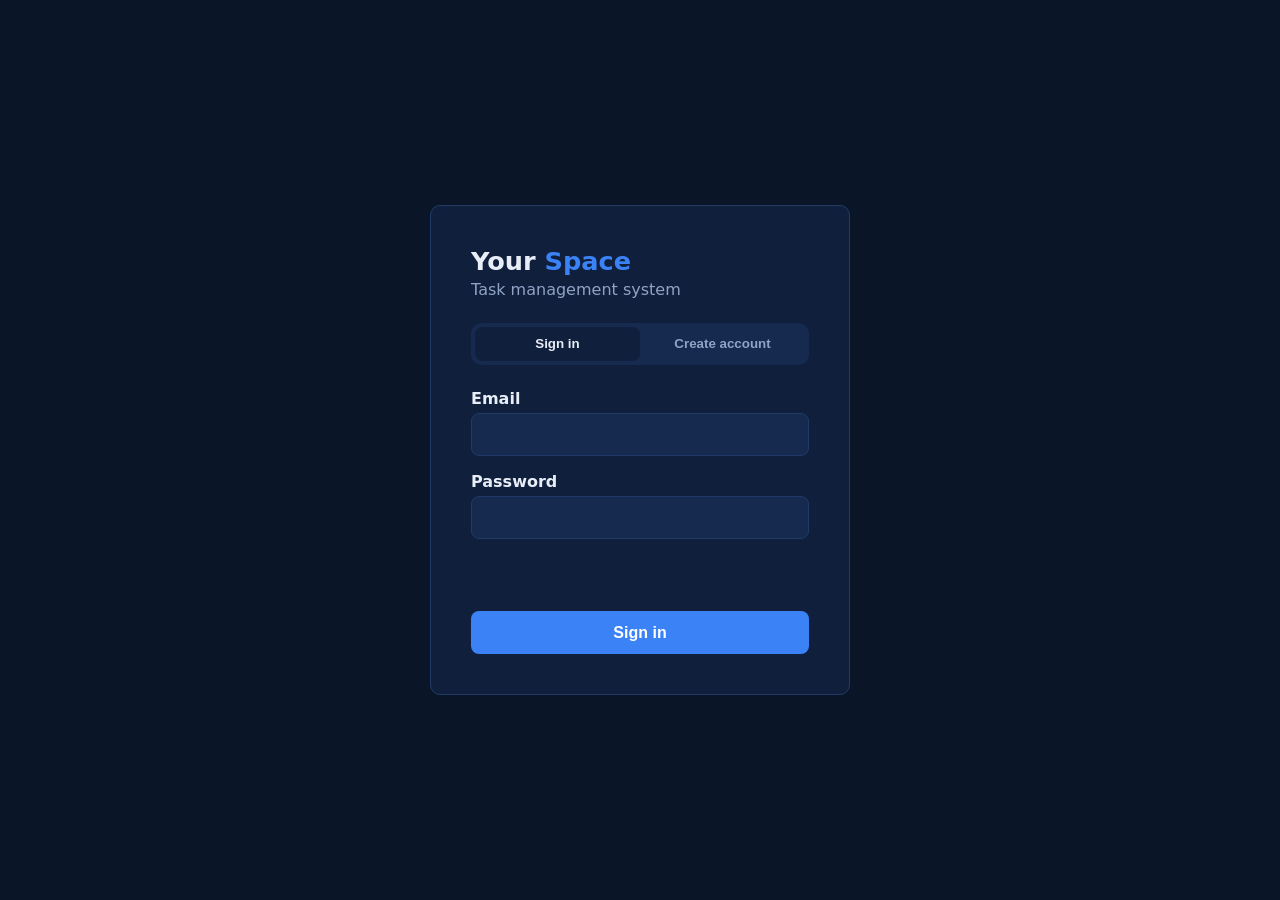
==== frontend/dashboard.html @ 724fcd4b "front-end auth-board" ====
<!DOCTYPE html>
<html lang="en">
<head>
    <meta charset="UTF-8">
    <meta name="viewport" content="width=device-width, initial-scale=1.0">
    <title>YourSpace</title>
    <link rel="stylesheet" href="css/style.css">
</head>
<body>
    <div class="app">
        <aside class="sidebar">
            <h1 class="brand">Your<span>Space</span></h1>
            <nav class="nav">
                <a href="dashboard.html" class="active">Board</a>
                <a href="#" data-roles="manager,superadmin">Stats</a>
                <a href="#" data-roles="superadmin">Users</a>
                <a href="#" data-roles="superadmin">Teams</a>
                <a href="#" data-roles="superadmin">Audit log</a>
            </nav>
            <div class="user-chip">
                <div class="avatar" id="avatar">…</div>
                <div class="who">
                    <div id="me-name">…</div>
                    <small id="me-role">…</small>
                </div>
                <button class="logout" id="logout" title="Sign out">⎋</button>
            </div>
        </aside>

        <main class="main">
            <div class="page-head">
                <h2>Board</h2>
                <button class="btn-small" id="new-task">+ New task</button>
            </div>
            <div class="board" id="board"></div>
        </main>
    </div>

    <div class="toast" id="toast"></div>

    <script src="js/api.js"></script>
    <script src="js/dashboard.js"></script>
</body>
</html>
---- frontend/css/style.css ----
:root {
    --bg: #0a1628;
    --surface: #101f3c;
    --surface-2: #16294e;
    --border: #223a66;
    --text: #e8eef7;
    --text-dim: #8fa3c4;
    --accent: #3b82f6;
    --accent-hover: #2563eb;
    --danger: #ef4444;
    --radius: 10px;
}

* { box-sizing: border-box; }

body {
    margin: 0;
    background: var(--bg);
    color: var(--text);
    font-family: system-ui, -apple-system, sans-serif;
}

.auth-wrap {
    min-height: 100vh;
    display: flex;
    align-items: center;
    justify-content: center;
}

.auth-card {
    background: var(--surface);
    border: 1px solid var(--border);
    border-radius: var(--radius);
    padding: 2.5rem;
    width: 100%;
    max-width: 420px;
}

.brand { font-size: 1.6rem; font-weight: 700; margin: 0; }
.brand span { color: var(--accent); }
.subtitle { color: var(--text-dim); margin: 0.25rem 0 1.5rem; }

.tabs {
    display: flex;
    background: var(--surface-2);
    border-radius: var(--radius);
    padding: 4px;
    margin-bottom: 1.5rem;
}
.tab {
    flex: 1;
    padding: 0.6rem;
    border: none;
    border-radius: 8px;
    background: transparent;
    color: var(--text-dim);
    font-weight: 600;
    cursor: pointer;
}
.tab.active { background: var(--surface); color: var(--text); }

label { display: block; font-weight: 600; margin: 1rem 0 0.35rem; }

input, select, textarea {
    width: 100%;
    padding: 0.7rem 0.9rem;
    background: var(--surface-2);
    border: 1px solid var(--border);
    border-radius: 8px;
    color: var(--text);
    font-size: 1rem;
}
input:focus { outline: 2px solid var(--accent); border-color: transparent; }

.btn {
    width: 100%;
    margin-top: 1.5rem;
    padding: 0.8rem;
    border: none;
    border-radius: 8px;
    background: var(--accent);
    color: white;
    font-size: 1rem;
    font-weight: 600;
    cursor: pointer;
}
.btn:hover { background: var(--accent-hover); }

.error {
    color: var(--danger);
    margin-top: 0.9rem;
    min-height: 1.2rem;
    font-size: 0.9rem;
}

.hidden { display: none; }
.app { display: flex; min-height: 100vh; }

.sidebar {
    width: 230px;
    background: var(--surface);
    border-right: 1px solid var(--border);
    display: flex;
    flex-direction: column;
    padding: 1.25rem 0.9rem;
}
.sidebar .brand { font-size: 1.25rem; padding: 0 0.6rem 1.2rem; }

.nav { flex: 1; display: flex; flex-direction: column; gap: 4px; }
.nav a {
    padding: 0.65rem 0.8rem;
    border-radius: 8px;
    color: var(--text-dim);
    text-decoration: none;
    font-weight: 600;
}
.nav a.active, .nav a:hover { background: var(--surface-2); color: var(--text); }

.user-chip {
    display: flex;
    align-items: center;
    gap: 0.6rem;
    padding: 0.6rem;
    border-top: 1px solid var(--border);
}
.avatar {
    width: 36px; height: 36px;
    border-radius: 50%;
    background: var(--accent);
    display: flex; align-items: center; justify-content: center;
    font-weight: 700; font-size: 0.85rem;
}
.user-chip .who { flex: 1; line-height: 1.2; }
.user-chip .who small { color: var(--text-dim); text-transform: capitalize; }
.logout {
    background: none; border: none;
    color: var(--text-dim);
    font-size: 1.1rem; cursor: pointer;
}
.logout:hover { color: var(--danger); }

.main { flex: 1; padding: 1.75rem 2rem; overflow-x: auto; }

.page-head {
    display: flex;
    justify-content: space-between;
    align-items: center;
    margin-bottom: 1.5rem;
}
.page-head h2 { margin: 0; }

.btn-small {
    padding: 0.6rem 1rem;
    border: none;
    border-radius: 8px;
    background: var(--accent);
    color: white;
    font-weight: 600;
    cursor: pointer;
}
.btn-small:hover { background: var(--accent-hover); }

.board {
    display: grid;
    grid-template-columns: repeat(4, minmax(230px, 1fr));
    gap: 1rem;
}

.column {
    background: var(--surface);
    border: 1px solid var(--border);
    border-radius: var(--radius);
    padding: 0.9rem;
    min-height: 380px;
}
.column h3 {
    margin: 0 0 0.9rem;
    font-size: 0.78rem;
    letter-spacing: 0.08em;
    text-transform: uppercase;
    color: var(--text-dim);
}
.column.drag-over { outline: 2px dashed var(--accent); outline-offset: -2px; }

.card {
    background: var(--surface-2);
    border: 1px solid var(--border);
    border-radius: 8px;
    padding: 0.75rem;
    margin-bottom: 0.6rem;
    cursor: grab;
}
.card.dragging { opacity: 0.4; }
.card .title { font-weight: 600; margin-bottom: 0.45rem; }
.card .meta {
    display: flex;
    gap: 0.5rem;
    align-items: center;
    font-size: 0.78rem;
    color: var(--text-dim);
}

.badge {
    padding: 0.15rem 0.5rem;
    border-radius: 999px;
    font-size: 0.72rem;
    font-weight: 700;
    text-transform: capitalize;
}
.badge.low    { background: #1e3a5f; color: #7dd3fc; }
.badge.medium { background: #234e2f; color: #86efac; }
.badge.high   { background: #4e3b1f; color: #fcd34d; }
.badge.urgent { background: #4e1f27; color: #fda4af; }

.toast {
    position: fixed;
    bottom: 1.5rem; left: 50%;
    transform: translateX(-50%);
    background: var(--danger);
    color: white;
    padding: 0.7rem 1.2rem;
    border-radius: 8px;
    font-weight: 600;
    opacity: 0;
    transition: opacity 0.25s;
    pointer-events: none;
}
.toast.show { opacity: 1; }
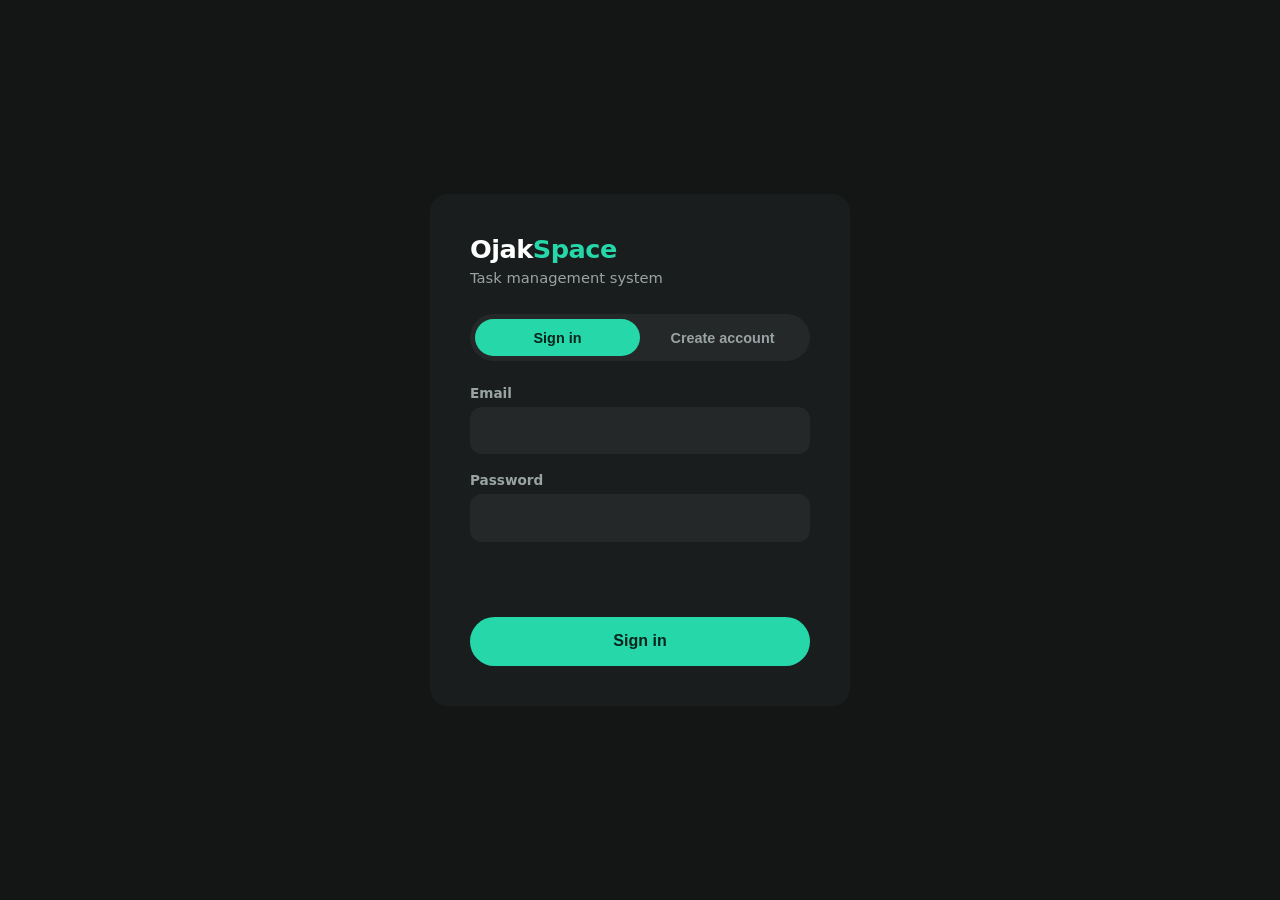
==== commit cd28cb5f: "tasks - stats done complete" ====
--- a/frontend/dashboard.html
+++ b/frontend/dashboard.html
@@ -3,19 +3,20 @@
 <head>
     <meta charset="UTF-8">
     <meta name="viewport" content="width=device-width, initial-scale=1.0">
-    <title>YourSpace</title>
+    <title>OjakSpace — Board</title>
     <link rel="stylesheet" href="css/style.css">
 </head>
 <body>
     <div class="app">
         <aside class="sidebar">
-            <h1 class="brand">Your<span>Space</span></h1>
+            <h1 class="brand">Ojak<span>Space</span></h1>
             <nav class="nav">
                 <a href="dashboard.html" class="active">Board</a>
-                <a href="#" data-roles="manager,superadmin">Stats</a>
-                <a href="#" data-roles="superadmin">Users</a>
-                <a href="#" data-roles="superadmin">Teams</a>
-                <a href="#" data-roles="superadmin">Audit log</a>
+                <a href="tasks.html">Tasks</a>
+                <a href="stats.html" data-roles="manager,superadmin">Stats</a>
+                <a href="users.html" data-roles="manager,superadmin">Users</a>
+                <a href="teams.html" data-roles="superadmin">Teams</a>
+                <a href="audit.html" data-roles="superadmin">Audit log</a>
             </nav>
             <div class="user-chip">
                 <div class="avatar" id="avatar">…</div>
@@ -32,12 +33,128 @@
                 <h2>Board</h2>
                 <button class="btn-small" id="new-task">+ New task</button>
             </div>
+
             <div class="board" id="board"></div>
+
+            <section class="task-list-section">
+                <div class="controls">
+                    <input id="search" type="text" placeholder="Search tasks…">
+                    <select id="filter-priority">
+                        <option value="">All priorities</option>
+                        <option value="low">Low</option>
+                        <option value="medium">Medium</option>
+                        <option value="advanced">Advanced</option>
+                        <option value="urgent">Urgent</option>
+                    </select>
+                </div>
+                <div class="task-list" id="task-list"></div>
+            </section>
         </main>
     </div>
 
     <div class="toast" id="toast"></div>
 
+    <div class="modal-backdrop hidden" id="modal-backdrop">
+        <div class="modal">
+            <h3>New task</h3>
+            <form id="task-form">
+                <label for="t-title">Title</label>
+                <input id="t-title" type="text" required>
+
+                <label for="t-desc">Description</label>
+                <textarea id="t-desc" rows="3"></textarea>
+
+                <div class="row">
+                    <div>
+                        <label for="t-priority">Priority</label>
+                        <select id="t-priority">
+                            <option value="low">Low</option>
+                            <option value="medium" selected>Medium</option>
+                            <option value="advanced">Advanced</option>
+                            <option value="urgent">Urgent</option>
+                        </select>
+                    </div>
+                    <div>
+                        <label for="t-category">Category</label>
+                        <select id="t-category">
+                            <option value="ui_ux">UI/UX</option>
+                            <option value="frontend">Frontend</option>
+                            <option value="backend" selected>Backend</option>
+                            <option value="mobile">Mobile</option>
+                            <option value="devops">DevOps</option>
+                        </select>
+                    </div>
+                </div>
+
+                <div class="row">
+                    <div>
+                        <label for="t-due">Due date</label>
+                        <input id="t-due" type="date">
+                    </div>
+                    <div>
+                        <label for="t-assignee">Assign to</label>
+                        <select id="t-assignee"></select>
+                    </div>
+                </div>
+
+                <p class="error" id="task-error"></p>
+                <div class="modal-actions">
+                    <button type="button" class="btn-ghost" id="modal-cancel">Cancel</button>
+                    <button type="submit" class="btn">Create task</button>
+                </div>
+            </form>
+        </div>
+    </div>
+
+    <div class="modal-backdrop hidden" id="detail-backdrop">
+        <div class="modal">
+            <h3 id="d-title">Task</h3>
+            <div class="d-pills" id="d-pills"></div>
+            <div class="d-sub" id="d-sub"></div>
+            <p id="d-desc"></p>
+
+            <div id="review-box" class="hidden">
+                <label for="d-review-comment">Review comment</label>
+                <textarea id="d-review-comment" rows="2"></textarea>
+                <div class="review-actions">
+                    <button class="btn-small" data-decision="approved">Approve</button>
+                    <button class="btn-small warn" data-decision="change_requested">Request changes</button>
+                    <button class="btn-small danger" data-decision="declined">Decline</button>
+                </div>
+            </div>
+
+            <h4>Checklist</h4>
+            <div id="d-checklist"></div>
+            <form id="checklist-form" class="inline-form">
+                <input id="d-item-text" type="text" placeholder="Add item…">
+                <button class="btn-small" type="submit">Add</button>
+            </form>
+
+            <h4>Comments</h4>
+            <div id="d-comments"></div>
+            <form id="comment-form" class="inline-form">
+                <input id="d-comment-text" type="text" placeholder="Write a comment…">
+                <button class="btn-small" type="submit">Post</button>
+            </form>
+
+            <p class="error" id="d-error"></p>
+                        <div class="modal-actions">
+                <button type="button" class="btn-ghost" id="detail-close">Close</button>
+                <button type="button" class="btn-small danger" id="detail-delete">Delete task</button>
+            </div>
+        </div>
+    </div>
+
+    <div class="modal-backdrop hidden" id="column-backdrop">
+        <div class="modal">
+            <h3 id="column-title">Column</h3>
+            <div class="task-list" id="column-list"></div>
+            <div class="modal-actions">
+                <button type="button" class="btn-ghost" id="column-close">Close</button>
+            </div>
+        </div>
+    </div>
+
     <script src="js/api.js"></script>
     <script src="js/dashboard.js"></script>
 </body>
--- a/frontend/css/style.css
+++ b/frontend/css/style.css
@@ -1,14 +1,21 @@
 :root {
-    --bg: #0a1628;
-    --surface: #101f3c;
-    --surface-2: #16294e;
-    --border: #223a66;
-    --text: #e8eef7;
-    --text-dim: #8fa3c4;
-    --accent: #3b82f6;
-    --accent-hover: #2563eb;
-    --danger: #ef4444;
-    --radius: 10px;
+    --bg:        #0d0f0ff7;
+    --surface:   #1a1d1d;
+    --surface-2: #242828;
+    --border:    #2e3333;
+    --text:      #ffffff;
+    --text-dim:  #9aa3a3;
+    --accent:       #26d7a9;
+    --accent-hover: #1fbb92;
+    --accent-soft:  rgba(38, 215, 169, 0.12);
+    --todo:    #f5b53f;
+    --progress:#4d9fff;
+    --review:  #b57cff;
+    --done:    #26d7a9;
+    --danger:  #ff5c5c;
+
+    --radius: 18px;
+    --radius-sm: 12px;
 }
 
 * { box-sizing: border-box; }
@@ -17,72 +24,88 @@
     margin: 0;
     background: var(--bg);
     color: var(--text);
-    font-family: system-ui, -apple-system, sans-serif;
-}
+    font-family: system-ui, -apple-system, "Segoe UI", sans-serif;
+    -webkit-font-smoothing: antialiased;
+}
+
+h1, h2, h3, h4 { font-weight: 700; }
 
 .auth-wrap {
     min-height: 100vh;
     display: flex;
     align-items: center;
     justify-content: center;
-}
-
+    padding: 1.5rem;
+}
 .auth-card {
     background: var(--surface);
-    border: 1px solid var(--border);
     border-radius: var(--radius);
     padding: 2.5rem;
     width: 100%;
     max-width: 420px;
 }
-
-.brand { font-size: 1.6rem; font-weight: 700; margin: 0; }
+.brand { font-size: 1.6rem; margin: 0; letter-spacing: -0.02em; }
 .brand span { color: var(--accent); }
-.subtitle { color: var(--text-dim); margin: 0.25rem 0 1.5rem; }
+.subtitle { color: var(--text-dim); margin: 0.3rem 0 1.75rem; font-size: 0.92rem; }
 
 .tabs {
     display: flex;
     background: var(--surface-2);
-    border-radius: var(--radius);
-    padding: 4px;
+    border-radius: 999px;
+    padding: 5px;
     margin-bottom: 1.5rem;
 }
 .tab {
     flex: 1;
-    padding: 0.6rem;
+    padding: 0.65rem;
     border: none;
-    border-radius: 8px;
+    border-radius: 999px;
     background: transparent;
     color: var(--text-dim);
     font-weight: 600;
-    cursor: pointer;
-}
-.tab.active { background: var(--surface); color: var(--text); }
-
-label { display: block; font-weight: 600; margin: 1rem 0 0.35rem; }
+    font-size: 0.9rem;
+    cursor: pointer;
+    transition: all 0.15s;
+}
+.tab.active { background: var(--accent); color: #06231c; }
+
+label {
+    display: block;
+    font-weight: 600;
+    margin: 1.1rem 0 0.4rem;
+    font-size: 0.85rem;
+    color: var(--text-dim);
+}
 
 input, select, textarea {
     width: 100%;
-    padding: 0.7rem 0.9rem;
-    background: var(--surface-2);
-    border: 1px solid var(--border);
-    border-radius: 8px;
+    padding: 0.85rem 1rem;
+    background: var(--surface-2);
+    border: 1px solid transparent;
+    border-radius: var(--radius-sm);
     color: var(--text);
-    font-size: 1rem;
-}
-input:focus { outline: 2px solid var(--accent); border-color: transparent; }
+    font-size: 0.95rem;
+    font-family: inherit;
+    transition: border-color 0.15s;
+}
+input::placeholder, textarea::placeholder { color: #667070; }
+input:focus, select:focus, textarea:focus {
+    outline: none;
+    border-color: var(--accent);
+}
 
 .btn {
     width: 100%;
-    margin-top: 1.5rem;
-    padding: 0.8rem;
+    margin-top: 1.75rem;
+    padding: 0.95rem;
     border: none;
-    border-radius: 8px;
+    border-radius: 999px;
     background: var(--accent);
-    color: white;
+    color: #06231c;
     font-size: 1rem;
-    font-weight: 600;
-    cursor: pointer;
+    font-weight: 700;
+    cursor: pointer;
+    transition: background 0.15s;
 }
 .btn:hover { background: var(--accent-hover); }
 
@@ -90,139 +113,643 @@
     color: var(--danger);
     margin-top: 0.9rem;
     min-height: 1.2rem;
-    font-size: 0.9rem;
-}
-
+    font-size: 0.88rem;
+}
 .hidden { display: none; }
+
 .app { display: flex; min-height: 100vh; }
 
 .sidebar {
-    width: 230px;
-    background: var(--surface);
-    border-right: 1px solid var(--border);
+    width: 260px;
+    background: var(--surface);
     display: flex;
     flex-direction: column;
-    padding: 1.25rem 0.9rem;
-}
-.sidebar .brand { font-size: 1.25rem; padding: 0 0.6rem 1.2rem; }
-
-.nav { flex: 1; display: flex; flex-direction: column; gap: 4px; }
+    padding: 1.5rem 1rem;
+    flex: none;
+}
+.sidebar .brand { font-size: 1.3rem; padding: 0 0.7rem 1.5rem; }
+
+.nav { flex: 1; display: flex; flex-direction: column; gap: 6px; }
 .nav a {
-    padding: 0.65rem 0.8rem;
-    border-radius: 8px;
+    padding: 0.8rem 1rem;
+    border-radius: var(--radius-sm);
     color: var(--text-dim);
     text-decoration: none;
     font-weight: 600;
-}
-.nav a.active, .nav a:hover { background: var(--surface-2); color: var(--text); }
+    font-size: 0.92rem;
+    transition: all 0.15s;
+}
+.nav a:hover { background: var(--surface-2); color: var(--text); }
+.nav a.active { background: var(--accent-soft); color: var(--accent); }
 
 .user-chip {
     display: flex;
     align-items: center;
-    gap: 0.6rem;
-    padding: 0.6rem;
+    gap: 0.75rem;
+    padding: 0.9rem 0.7rem 0.3rem;
+    margin-top: 1rem;
     border-top: 1px solid var(--border);
 }
 .avatar {
-    width: 36px; height: 36px;
+    width: 40px; height: 40px;
     border-radius: 50%;
     background: var(--accent);
+    color: #06231c;
     display: flex; align-items: center; justify-content: center;
-    font-weight: 700; font-size: 0.85rem;
-}
-.user-chip .who { flex: 1; line-height: 1.2; }
-.user-chip .who small { color: var(--text-dim); text-transform: capitalize; }
+    font-weight: 800; font-size: 0.85rem;
+    flex: none;
+}
+.user-chip .who { flex: 1; line-height: 1.25; min-width: 0; }
+.user-chip .who div {
+    font-weight: 600; font-size: 0.9rem;
+    overflow: hidden; text-overflow: ellipsis; white-space: nowrap;
+}
+.user-chip .who small { color: var(--text-dim); font-size: 0.78rem; text-transform: capitalize; }
 .logout {
     background: none; border: none;
     color: var(--text-dim);
-    font-size: 1.1rem; cursor: pointer;
+    font-size: 1.15rem; cursor: pointer;
+    padding: 0.3rem; flex: none;
 }
 .logout:hover { color: var(--danger); }
 
-.main { flex: 1; padding: 1.75rem 2rem; overflow-x: auto; }
+.main { flex: 1; padding: 2rem 2.25rem; min-width: 0; }
 
 .page-head {
     display: flex;
     justify-content: space-between;
     align-items: center;
-    margin-bottom: 1.5rem;
-}
-.page-head h2 { margin: 0; }
+    margin-bottom: 1.75rem;
+}
+.page-head h2 { margin: 0; font-size: 1.75rem; letter-spacing: -0.02em; }
 
 .btn-small {
-    padding: 0.6rem 1rem;
+    padding: 0.7rem 1.4rem;
     border: none;
-    border-radius: 8px;
+    border-radius: 999px;
     background: var(--accent);
-    color: white;
-    font-weight: 600;
-    cursor: pointer;
+    color: #06231c;
+    font-weight: 700;
+    font-size: 0.9rem;
+    cursor: pointer;
+    transition: background 0.15s;
 }
 .btn-small:hover { background: var(--accent-hover); }
+.btn-small.warn   { background: var(--todo);   color: #2b1d00; }
+.btn-small.danger { background: var(--danger); color: #fff; }
 
 .board {
     display: grid;
-    grid-template-columns: repeat(4, minmax(230px, 1fr));
-    gap: 1rem;
+    grid-template-columns: repeat(4, minmax(240px, 1fr));
+    gap: 1.1rem;
 }
 
 .column {
     background: var(--surface);
-    border: 1px solid var(--border);
     border-radius: var(--radius);
+    padding: 1.1rem 1rem;
+    min-height: 420px;
+    border-top: 3px solid var(--border);
+    transition: background 0.15s;
+}
+.column h3 {
+    margin: 0 0 1rem;
+    font-size: 0.75rem;
+    letter-spacing: 0.1em;
+    text-transform: uppercase;
+    display: flex;
+    align-items: center;
+    gap: 0.5rem;
+}
+.column h3::before {
+    content: "";
+    width: 8px; height: 8px;
+    border-radius: 50%;
+    background: currentColor;
+}
+
+.column[data-status="todo"]           { border-top-color: var(--todo); }
+.column[data-status="todo"] h3        { color: var(--todo); }
+.column[data-status="in_progress"]    { border-top-color: var(--progress); }
+.column[data-status="in_progress"] h3 { color: var(--progress); }
+.column[data-status="pending_review"] { border-top-color: var(--review); }
+.column[data-status="pending_review"] h3 { color: var(--review); }
+.column[data-status="done"]           { border-top-color: var(--done); }
+.column[data-status="done"] h3        { color: var(--done); }
+
+.column.drag-over {
+    background: var(--surface-2);
+    outline: 2px dashed var(--accent);
+    outline-offset: -6px;
+}
+
+.card {
+    background: var(--surface-2);
+    border-radius: var(--radius-sm);
     padding: 0.9rem;
-    min-height: 380px;
-}
-.column h3 {
-    margin: 0 0 0.9rem;
-    font-size: 0.78rem;
-    letter-spacing: 0.08em;
-    text-transform: uppercase;
-    color: var(--text-dim);
-}
-.column.drag-over { outline: 2px dashed var(--accent); outline-offset: -2px; }
-
-.card {
-    background: var(--surface-2);
-    border: 1px solid var(--border);
-    border-radius: 8px;
-    padding: 0.75rem;
-    margin-bottom: 0.6rem;
+    margin-bottom: 0.7rem;
     cursor: grab;
-}
-.card.dragging { opacity: 0.4; }
-.card .title { font-weight: 600; margin-bottom: 0.45rem; }
+    border-left: 3px solid var(--border);
+    transition: transform 0.12s, box-shadow 0.12s;
+}
+.card:hover { transform: translateY(-2px); box-shadow: 0 6px 18px rgba(0,0,0,0.35); }
+.card.dragging { opacity: 0.35; }
+.card[data-status="todo"]           { border-left-color: var(--todo); }
+.card[data-status="in_progress"]    { border-left-color: var(--progress); }
+.card[data-status="pending_review"] { border-left-color: var(--review); }
+.card[data-status="done"]           { border-left-color: var(--done); }
+
+.card .title { font-weight: 600; margin-bottom: 0.55rem; font-size: 0.95rem; }
 .card .meta {
-    display: flex;
-    gap: 0.5rem;
-    align-items: center;
-    font-size: 0.78rem;
-    color: var(--text-dim);
+    display: flex; gap: 0.5rem; align-items: center;
+    font-size: 0.76rem; color: var(--text-dim);
 }
 
 .badge {
-    padding: 0.15rem 0.5rem;
-    border-radius: 999px;
-    font-size: 0.72rem;
+    padding: 0.2rem 0.65rem;
+    border-radius: 999px;
+    font-size: 0.7rem;
     font-weight: 700;
     text-transform: capitalize;
-}
-.badge.low    { background: #1e3a5f; color: #7dd3fc; }
-.badge.medium { background: #234e2f; color: #86efac; }
-.badge.high   { background: #4e3b1f; color: #fcd34d; }
-.badge.urgent { background: #4e1f27; color: #fda4af; }
+    letter-spacing: 0.02em;
+    white-space: nowrap;
+}
+.badge.low      { background: rgba(77,159,255,0.15);  color: #7fbcff; }
+.badge.medium   { background: rgba(38,215,169,0.15);  color: var(--accent); }
+.badge.advanced { background: rgba(245,181,63,0.15);  color: var(--todo); }
+.badge.urgent   { background: rgba(255,92,92,0.15);   color: var(--danger); }
 
 .toast {
     position: fixed;
-    bottom: 1.5rem; left: 50%;
+    bottom: 1.75rem; left: 50%;
     transform: translateX(-50%);
     background: var(--danger);
     color: white;
-    padding: 0.7rem 1.2rem;
-    border-radius: 8px;
+    padding: 0.8rem 1.4rem;
+    border-radius: 999px;
     font-weight: 600;
+    font-size: 0.9rem;
     opacity: 0;
     transition: opacity 0.25s;
     pointer-events: none;
-}
-.toast.show { opacity: 1; }+    z-index: 60;
+}
+.toast.show { opacity: 1; }
+
+.modal-backdrop {
+    position: fixed;
+    inset: 0;
+    background: rgba(0,0,0,0.72);
+    backdrop-filter: blur(3px);
+    display: flex;
+    align-items: center;
+    justify-content: center;
+    z-index: 50;
+    padding: 1.5rem;
+}
+.modal-backdrop.hidden { display: none; }
+
+.modal {
+    background: var(--surface);
+    border-radius: var(--radius);
+    padding: 1.9rem;
+    width: 100%;
+    max-width: 500px;
+    max-height: 88vh;
+    overflow-y: auto;
+}
+.modal h3 { margin: 0 0 0.4rem; font-size: 1.3rem; }
+.modal h4 {
+    margin: 1.75rem 0 0.7rem;
+    font-size: 0.78rem;
+    text-transform: uppercase;
+    letter-spacing: 0.08em;
+    color: var(--text-dim);
+}
+.modal .row { display: flex; gap: 0.85rem; }
+.modal .row > div { flex: 1; }
+.modal-actions { display: flex; gap: 0.85rem; margin-top: 1.75rem; }
+.modal .btn { flex: 1; margin-top: 0; }
+
+.btn-ghost {
+    flex: 1;
+    padding: 0.85rem;
+    border: 1px solid var(--border);
+    border-radius: 999px;
+    background: transparent;
+    color: var(--text);
+    font-weight: 600;
+    cursor: pointer;
+}
+.btn-ghost:hover { background: var(--surface-2); }
+.btn-inline { width: auto; flex: none; padding: 0.85rem 1.3rem; }
+
+.review-actions { display: flex; gap: 0.6rem; margin-top: 0.9rem; }
+.review-actions .btn-small { flex: 1; padding: 0.7rem 0.5rem; font-size: 0.82rem; }
+
+.inline-form { display: flex; gap: 0.6rem; margin-top: 0.7rem; }
+.inline-form input { flex: 1; }
+.inline-form .btn-small { white-space: nowrap; }
+
+.check-item, .comment-item {
+    display: flex;
+    align-items: center;
+    gap: 0.8rem;
+    padding: 0.7rem 0.9rem;
+    margin-bottom: 0.45rem;
+    background: var(--surface-2);
+    border-radius: var(--radius-sm);
+    font-size: 0.9rem;
+}
+.check-item input[type="checkbox"] {
+    width: 18px; height: 18px; flex: none; margin: 0;
+    accent-color: var(--accent); cursor: pointer;
+}
+.check-item .text, .comment-item .text { flex: 1; text-align: left; }
+.check-item .text.done { text-decoration: line-through; color: var(--text-dim); }
+.icon-btn {
+    background: none; border: none; cursor: pointer;
+    color: var(--text-dim); font-size: 1rem; flex: none;
+}
+.icon-btn:hover { color: var(--danger); }
+
+.controls {
+    display: flex;
+    gap: 0.8rem;
+    margin-bottom: 1.5rem;
+    flex-wrap: wrap;
+    align-items: center;
+}
+.controls input, .controls select { max-width: 230px; }
+.controls input#search { flex: 1; max-width: 420px; }
+
+.summary-strip { display: flex; gap: 0.85rem; flex-wrap: wrap; margin-bottom: 1.4rem; }
+.chip {
+    background: var(--surface);
+    border: 2px solid transparent;
+    border-radius: var(--radius);
+    padding: 0.9rem 1.3rem;
+    cursor: pointer;
+    min-width: 130px;
+    transition: all 0.15s;
+}
+.chip:hover { border-color: var(--border); }
+.chip.active { border-color: var(--accent); background: var(--accent-soft); }
+.chip .num { font-size: 1.7rem; font-weight: 800; letter-spacing: -0.02em; }
+.chip .lbl {
+    font-size: 0.68rem; text-transform: uppercase; letter-spacing: 0.08em;
+    color: var(--text-dim); margin-top: 0.2rem; font-weight: 600;
+}
+.chip.danger .num { color: var(--danger); }
+
+.attention {
+    background: var(--surface);
+    border-radius: var(--radius);
+    border-left: 4px solid var(--danger);
+    padding: 1.2rem 1.4rem;
+    margin-bottom: 1.4rem;
+}
+.attention h4 {
+    margin: 0 0 0.8rem;
+    font-size: 0.75rem; text-transform: uppercase; letter-spacing: 0.09em;
+    color: var(--danger);
+}
+.attention-item {
+    display: flex; align-items: center; gap: 0.8rem;
+    padding: 0.45rem 0; font-size: 0.9rem;
+}
+.attention-item .name { flex: 1; }
+.attention-item .why {
+    font-size: 0.72rem; padding: 0.18rem 0.6rem;
+    border-radius: 999px; background: var(--surface-2);
+    color: var(--text-dim); white-space: nowrap;
+}
+.attention.clear { border-left-color: var(--done); }
+.attention.clear h4 { color: var(--done); }
+
+.workload {
+    display: grid;
+    grid-template-columns: repeat(auto-fill, minmax(210px, 1fr));
+    gap: 0.85rem;
+    margin-bottom: 1.75rem;
+}
+.wl-card {
+    background: var(--surface);
+    border: 2px solid transparent;
+    border-radius: var(--radius);
+    padding: 1rem 1.1rem;
+    cursor: pointer;
+    transition: all 0.15s;
+}
+.wl-card:hover { border-color: var(--border); }
+.wl-card.active { border-color: var(--accent); background: var(--accent-soft); }
+.wl-top { display: flex; justify-content: space-between; align-items: baseline; margin-bottom: 0.6rem; }
+.wl-name { font-weight: 700; font-size: 0.92rem; }
+.wl-count { color: var(--text-dim); font-size: 0.8rem; }
+.wl-bar {
+    height: 7px; border-radius: 999px;
+    background: var(--surface-2);
+    overflow: hidden; display: flex;
+}
+.wl-bar .seg-open { background: var(--accent); }
+.wl-bar .seg-late { background: var(--danger); }
+.wl-sub { margin-top: 0.5rem; font-size: 0.74rem; color: var(--text-dim); }
+
+.group { margin-bottom: 1.6rem; }
+.group-head {
+    display: flex; align-items: center; gap: 0.6rem;
+    padding: 0.5rem 0; cursor: pointer;
+    font-size: 0.75rem; text-transform: uppercase; letter-spacing: 0.09em;
+    color: var(--text-dim); font-weight: 700;
+}
+.group-head .caret { transition: transform 0.15s; }
+.group.collapsed .caret { transform: rotate(-90deg); }
+.group.collapsed .group-body { display: none; }
+.group-head .count {
+    background: var(--surface-2); border-radius: 999px;
+    padding: 0.12rem 0.6rem; font-size: 0.7rem;
+}
+.group.urgent .group-head { color: var(--danger); }
+
+.trow {
+    display: flex; align-items: center; gap: 1rem;
+    background: var(--surface);
+    border: 1px solid transparent;
+    border-radius: var(--radius-sm);
+    padding: 0.85rem 1.1rem;
+    margin-bottom: 0.5rem;
+    transition: all 0.12s;
+}
+.trow:hover { border-color: var(--border); }
+.trow.selected { background: var(--accent-soft); border-color: var(--accent); }
+.trow input[type="checkbox"] {
+    width: 17px; height: 17px; flex: none;
+    accent-color: var(--accent); cursor: pointer;
+}
+.trow .ttitle { flex: 1; font-weight: 600; font-size: 0.94rem; }
+.trow .tmeta { color: var(--text-dim); font-size: 0.82rem; min-width: 95px; }
+.trow .tdue.late { color: var(--danger); font-weight: 700; }
+
+.task-list { display: flex; flex-direction: column; gap: 0.5rem; }
+.task-list-section { margin-top: 2.25rem; }
+.task-row {
+    display: flex; align-items: center; gap: 1rem;
+    background: var(--surface);
+    border-radius: var(--radius-sm);
+    padding: 0.85rem 1.1rem;
+    cursor: pointer;
+}
+.task-row:hover { background: var(--surface-2); }
+.task-row .t-title { flex: 1; font-weight: 600; font-size: 0.94rem; }
+.task-row .t-status { font-size: 0.8rem; color: var(--text-dim); text-transform: capitalize; }
+.task-row.filtered-out { display: none; }
+
+.bulk-bar {
+    position: fixed; bottom: 1.75rem; left: 50%;
+    transform: translateX(-50%);
+    display: flex; align-items: center; gap: 0.8rem;
+    background: var(--surface-2);
+    border: 1px solid var(--accent);
+    border-radius: 999px;
+    padding: 0.75rem 1.1rem;
+    z-index: 40;
+    box-shadow: 0 10px 30px rgba(0,0,0,0.5);
+}
+.bulk-bar select { width: auto; padding: 0.6rem 0.9rem; }
+.bulk-bar .btn-small { padding: 0.6rem 1.1rem; }
+.bulk-bar.hidden { display: none; }
+
+.section-title {
+    margin: 2.25rem 0 0.9rem;
+    font-size: 0.75rem; text-transform: uppercase; letter-spacing: 0.09em;
+    color: var(--text-dim);
+}
+.stat-grid {
+    display: grid;
+    grid-template-columns: repeat(auto-fit, minmax(160px, 1fr));
+    gap: 1rem;
+}
+.stat-card {
+    background: var(--surface);
+    border-radius: var(--radius);
+    padding: 1.4rem;
+    border-top: 3px solid var(--border);
+}
+.stat-card .num { font-size: 2.1rem; font-weight: 800; letter-spacing: -0.03em; }
+.stat-card .lbl {
+    font-size: 0.7rem; text-transform: uppercase; letter-spacing: 0.08em;
+    color: var(--text-dim); margin-top: 0.35rem; font-weight: 600;
+}
+.stat-card:nth-child(1) { border-top-color: var(--todo); }
+.stat-card:nth-child(2) { border-top-color: var(--progress); }
+.stat-card:nth-child(3) { border-top-color: var(--review); }
+.stat-card:nth-child(4) { border-top-color: var(--done); }
+.rank { width: 30px; color: var(--accent); font-weight: 800; }
+
+.table { width: 100%; border-collapse: collapse; font-size: 0.9rem; }
+.table th {
+    text-align: left; padding: 0.8rem 1rem;
+    color: var(--text-dim);
+    font-size: 0.72rem; text-transform: uppercase; letter-spacing: 0.08em;
+    border-bottom: 1px solid var(--border);
+    cursor: pointer; user-select: none;
+}
+.table th:hover { color: var(--accent); }
+.table td { padding: 0.9rem 1rem; border-bottom: 1px solid var(--border); }
+.table tbody tr { cursor: pointer; }
+.table tbody tr:hover { background: var(--surface); }
+.due-late { color: var(--danger); font-weight: 700; }
+
+::-webkit-scrollbar { width: 10px; height: 10px; }
+::-webkit-scrollbar-track { background: var(--bg); }
+::-webkit-scrollbar-thumb { background: var(--surface-2); border-radius: 999px; }
+::-webkit-scrollbar-thumb:hover { background: var(--border); }
+
+:root {
+    --cat-ui_ux:    #ff7eb6;
+    --cat-frontend: #4dd6ff;
+    --cat-backend:  #8b8bff;
+    --cat-mobile:   #a3e635;
+    --cat-devops:   #ff9f5c;
+}
+
+.card[data-category="ui_ux"]    { border-left-color: var(--cat-ui_ux); }
+.card[data-category="frontend"] { border-left-color: var(--cat-frontend); }
+.card[data-category="backend"]  { border-left-color: var(--cat-backend); }
+.card[data-category="mobile"]   { border-left-color: var(--cat-mobile); }
+.card[data-category="devops"]   { border-left-color: var(--cat-devops); }
+
+.cat {
+    padding: 0.18rem 0.6rem;
+    border-radius: 999px;
+    font-size: 0.7rem;
+    font-weight: 700;
+    white-space: nowrap;
+}
+.cat[data-category="ui_ux"]    { background: rgba(255,126,182,0.15); color: var(--cat-ui_ux); }
+.cat[data-category="frontend"] { background: rgba(77,214,255,0.15);  color: var(--cat-frontend); }
+.cat[data-category="backend"]  { background: rgba(139,139,255,0.15); color: var(--cat-backend); }
+.cat[data-category="mobile"]   { background: rgba(163,230,53,0.15);  color: var(--cat-mobile); }
+.cat[data-category="devops"]   { background: rgba(255,159,92,0.15);  color: var(--cat-devops); }
+
+.show-more {
+    width: 100%;
+    margin-top: 0.6rem;
+    padding: 0.8rem;
+    border: 1px dashed var(--border);
+    border-radius: var(--radius-sm);
+    background: transparent;
+    color: var(--text-dim);
+    font-weight: 600;
+    font-size: 0.88rem;
+    cursor: pointer;
+    transition: all 0.15s;
+}
+.show-more:hover {
+    border-color: var(--accent);
+    color: var(--accent);
+}
+
+.modal { max-width: 580px; padding: 2.2rem; }
+.modal h3 { font-size: 1.5rem; margin-bottom: 0.9rem; }
+
+.d-pills {
+    display: flex;
+    gap: 0.5rem;
+    flex-wrap: wrap;
+    align-items: center;
+    margin-bottom: 0.7rem;
+}
+.d-sub {
+    color: var(--text-dim);
+    font-size: 1rem;
+    margin-bottom: 1.2rem;
+}
+
+.pill {
+    padding: 0.3rem 0.85rem;
+    border-radius: 999px;
+    font-size: 0.78rem;
+    font-weight: 700;
+    border: 1.5px solid currentColor;
+    background: transparent;
+}
+
+.cat-pill[data-category="ui_ux"]    { color: var(--cat-ui_ux); }
+.cat-pill[data-category="frontend"] { color: var(--cat-frontend); }
+.cat-pill[data-category="backend"]  { color: var(--cat-backend); }
+.cat-pill[data-category="mobile"]   { color: var(--cat-mobile); }
+.cat-pill[data-category="devops"]   { color: var(--cat-devops); }
+
+.status-pill[data-status="todo"]           { color: var(--todo); }
+.status-pill[data-status="in_progress"]    { color: var(--progress); }
+.status-pill[data-status="pending_review"] { color: var(--review); }
+.status-pill[data-status="done"]           { color: var(--done); }
+
+.prio-pill { text-transform: capitalize; }
+.prio-pill[data-priority="low"]      { color: #7fbcff; }
+.prio-pill[data-priority="medium"]   { color: var(--accent); }
+.prio-pill[data-priority="advanced"] { color: var(--todo); }
+.prio-pill[data-priority="urgent"]   { color: var(--danger); }
+
+.avatar-sm { width: 34px; height: 34px; font-size: 0.75rem; }
+
+.u-info { flex: 1; min-width: 0; }
+.u-name { font-weight: 600; font-size: 0.94rem; }
+.u-email { color: var(--text-dim); font-size: 0.8rem; }
+
+.role-pill { text-transform: capitalize; }
+.role-pill[data-role="user"]       { color: #7fbcff; }
+.role-pill[data-role="manager"]    { color: var(--todo); }
+.role-pill[data-role="superadmin"] { color: var(--cat-ui_ux); }
+.trow .ttitle { display: flex; flex-direction: column; gap: 0.15rem; }
+.tdesc {
+    font-weight: 400;
+    font-size: 0.8rem;
+    color: var(--text-dim);
+    overflow: hidden;
+    text-overflow: ellipsis;
+    white-space: nowrap;
+    max-width: 46ch;
+}
+
+.drawer-backdrop {
+    position: fixed;
+    inset: 0;
+    background: rgba(0, 0, 0, 0.5);
+    z-index: 50;
+    opacity: 0;
+    transition: opacity 0.25s ease;
+}
+.drawer-backdrop.hidden { display: none; }
+.drawer-backdrop.show { opacity: 1; }
+
+.drawer {
+    position: absolute;
+    top: 0;
+    right: 0;
+    height: 100%;
+    width: 440px;
+    max-width: 90vw;
+    background: var(--surface);
+    padding: 2.5rem 2rem 2rem;
+    overflow-y: auto;
+    transform: translateX(100%);
+    transition: transform 0.3s cubic-bezier(0.16, 1, 0.3, 1);
+    box-shadow: -20px 0 50px rgba(0, 0, 0, 0.5);
+}
+.drawer-backdrop.show .drawer { transform: translateX(0); }
+
+.drawer-accent {
+    height: 4px;
+    width: 60px;
+    border-radius: 999px;
+    margin-bottom: 1.2rem;
+    background: var(--border);
+}
+.drawer h3 { font-size: 1.5rem; margin: 0 0 0.9rem; }
+.drawer h4 {
+    margin: 1.75rem 0 0.6rem;
+    font-size: 0.75rem;
+    text-transform: uppercase;
+    letter-spacing: 0.09em;
+    color: var(--text-dim);
+}
+.drawer-desc { line-height: 1.6; color: var(--text); }
+
+.drawer-close {
+    position: absolute;
+    top: 1.2rem;
+    right: 1.2rem;
+    background: var(--surface-2);
+    border: none;
+    color: var(--text-dim);
+    width: 34px;
+    height: 34px;
+    border-radius: 50%;
+    font-size: 1rem;
+    cursor: pointer;
+    transition: all 0.15s;
+}
+.drawer-close:hover { background: var(--danger); color: white; }
+
+.drawer-grid {
+    display: grid;
+    grid-template-columns: 1fr 1fr;
+    gap: 1rem;
+    margin-top: 1.75rem;
+}
+.drawer-field {
+    background: var(--surface-2);
+    border-radius: var(--radius-sm);
+    padding: 0.9rem 1rem;
+}
+.drawer-field .k {
+    font-size: 0.7rem;
+    text-transform: uppercase;
+    letter-spacing: 0.06em;
+    color: var(--text-dim);
+    margin-bottom: 0.3rem;
+}
+.drawer-field .v { font-weight: 600; font-size: 0.95rem; }
+.drawer-field .v.late { color: var(--danger); }
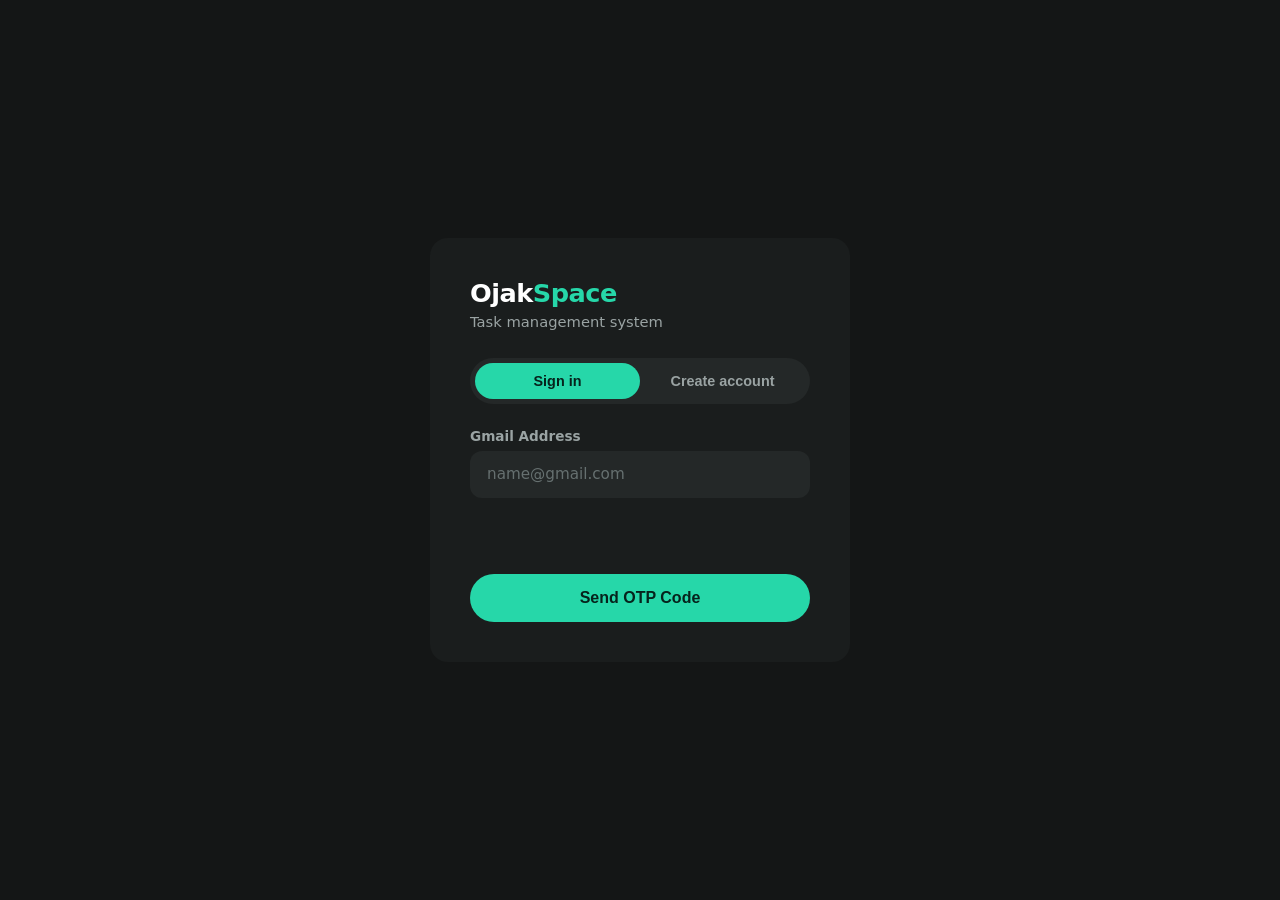
==== commit 4ba79b4d: "done" ====
--- a/frontend/dashboard.html
+++ b/frontend/dashboard.html
@@ -97,6 +97,13 @@
                     </div>
                 </div>
 
+                <div class="row">
+                    <div>
+                        <label>Collaborators (optional)</label>
+                        <div class="chip-picker" id="t-collabs"></div>
+                    </div>
+                </div>
+
                 <p class="error" id="task-error"></p>
                 <div class="modal-actions">
                     <button type="button" class="btn-ghost" id="modal-cancel">Cancel</button>
@@ -112,6 +119,7 @@
             <div class="d-pills" id="d-pills"></div>
             <div class="d-sub" id="d-sub"></div>
             <p id="d-desc"></p>
+            <p id="d-collabs" class="d-sub"></p>
 
             <div id="review-box" class="hidden">
                 <label for="d-review-comment">Review comment</label>
--- a/frontend/css/style.css
+++ b/frontend/css/style.css
@@ -318,6 +318,9 @@
     max-height: 88vh;
     overflow-y: auto;
 }
+
+.modal-wide { overflow-y: auto; }
+.modal-wide::-webkit-scrollbar { display: none; }
 .modal h3 { margin: 0 0 0.4rem; font-size: 1.3rem; }
 .modal h4 {
     margin: 1.75rem 0 0.7rem;
@@ -662,6 +665,9 @@
 .role-pill[data-role="user"]       { color: #7fbcff; }
 .role-pill[data-role="manager"]    { color: var(--todo); }
 .role-pill[data-role="superadmin"] { color: var(--cat-ui_ux); }
+
+.u-inactive { color: var(--text-dim); font-size: 0.78rem; text-transform: uppercase; letter-spacing: 0.04em; }
+.field-hint { color: var(--text-dim); font-size: 0.78rem; margin: 0.35rem 0 0; }
 .trow .ttitle { display: flex; flex-direction: column; gap: 0.15rem; }
 .tdesc {
     font-weight: 400;
@@ -752,4 +758,247 @@
     margin-bottom: 0.3rem;
 }
 .drawer-field .v { font-weight: 600; font-size: 0.95rem; }
-.drawer-field .v.late { color: var(--danger); }+.drawer-field .v.late { color: var(--danger); }
+
+.who-name { font-weight: 700; color: var(--text); }
+
+.collab-count {
+    background: var(--surface);
+    border: 1px solid var(--border);
+    border-radius: 999px;
+    padding: 0.1rem 0.5rem;
+    font-size: 0.72rem;
+    color: var(--text-dim);
+}
+
+.chip-picker {
+    display: flex;
+    flex-wrap: wrap;
+    gap: 0.5rem;
+}
+.pick-chip {
+    padding: 0.5rem 0.9rem;
+    border-radius: 999px;
+    border: 1.5px solid var(--border);
+    background: var(--surface-2);
+    color: var(--text-dim);
+    font-size: 0.85rem;
+    font-weight: 600;
+    cursor: pointer;
+    transition: all 0.15s;
+}
+.pick-chip:hover { border-color: var(--text-dim); color: var(--text); }
+.pick-chip.selected {
+    background: var(--accent-soft);
+    border-color: var(--accent);
+    color: var(--accent);
+}
+.pick-chip.selected::before { content: "✓ "; }
+
+.team-grid {
+    display: grid;
+    grid-template-columns: repeat(auto-fill, minmax(240px, 1fr));
+    gap: 1rem;
+}
+.team-card {
+    background: var(--surface);
+    border: 1px solid var(--border);
+    border-radius: var(--radius);
+    padding: 1.3rem;
+    cursor: pointer;
+    transition: border-color 0.15s;
+}
+.team-card:hover { border-color: var(--accent); }
+.tc-name { font-size: 1.1rem; font-weight: 700; margin-bottom: 0.5rem; }
+.tc-manager { color: var(--text-dim); font-size: 0.85rem; }
+.tc-count {
+    margin-top: 0.7rem;
+    display: inline-block;
+    padding: 0.2rem 0.7rem;
+    border-radius: 999px;
+    background: var(--accent-soft);
+    color: var(--accent);
+    font-size: 0.78rem;
+    font-weight: 700;
+}
+.modal-wide { max-width: 620px; }
+
+.team-accent {
+    height: 4px;
+    width: 70px;
+    border-radius: 999px;
+    margin-bottom: 1rem;
+}
+
+#t-members {
+    display: grid;
+    grid-template-columns: 1fr 1fr;
+    gap: 0.7rem;
+}
+.member-row {
+    background: var(--surface-2);
+    border-radius: var(--radius-sm);
+    padding: 0.9rem 1rem;
+    display: flex;
+    align-items: center;
+    gap: 0.8rem;
+}
+.member-row .m-avatar {
+    width: 38px; height: 38px;
+    border-radius: 50%;
+    background: var(--accent);
+    color: #06231c;
+    display: flex; align-items: center; justify-content: center;
+    font-weight: 800; font-size: 0.78rem;
+    flex: none;
+}
+.member-row .m-info { flex: 1; min-width: 0; }
+.member-row .m-name { font-weight: 600; font-size: 0.9rem; }
+.member-row .m-stats { font-size: 0.72rem; color: var(--text-dim); }
+.member-row .icon-btn { flex: none; }
+.mr-top {
+    display: flex;
+    align-items: center;
+    gap: 0.7rem;
+    margin-bottom: 0.6rem;
+}
+.mr-name { flex: 1; font-weight: 600; }
+.mr-sub { font-size: 0.76rem; color: var(--text-dim); margin-top: 0.4rem; }
+#t-stats {
+    grid-template-columns: repeat(4, 1fr);
+    gap: 0.7rem;
+}
+#t-stats .stat-card {
+    padding: 1rem 0.8rem;
+    text-align: center;
+}
+#t-stats .stat-card .num { font-size: 1.6rem; }
+.team-grid {
+    display: grid;
+    grid-template-columns: repeat(auto-fill, minmax(280px, 1fr));
+    gap: 1.1rem;
+}
+.team-card {
+    background: var(--surface);
+    border: 1px solid var(--border);
+    border-radius: var(--radius);
+    padding: 1.4rem;
+    cursor: pointer;
+    transition: transform 0.15s, border-color 0.15s;
+    position: relative;
+    overflow: hidden;
+}
+.team-card:hover { transform: translateY(-3px); border-color: var(--accent-team); }
+.tc-accent {
+    position: absolute; top: 0; left: 0; right: 0;
+    height: 4px; background: var(--accent-team);
+}
+.team-card h3 { margin: 0.4rem 0 0.3rem; font-size: 1.25rem; }
+.tc-manager { color: var(--text-dim); font-size: 0.85rem; margin-bottom: 1rem; }
+
+.tc-avatars { display: flex; margin-bottom: 1.1rem; }
+.tc-avatar {
+    width: 34px; height: 34px;
+    border-radius: 50%;
+    background: var(--surface-2);
+    border: 2px solid var(--surface);
+    margin-left: -8px;
+    display: flex; align-items: center; justify-content: center;
+    font-size: 0.7rem; font-weight: 700; color: var(--text);
+}
+.tc-avatar:first-child { margin-left: 0; }
+.tc-more { background: var(--accent-team); color: #06231c; }
+
+.tc-footer {
+    display: flex; justify-content: space-between;
+    color: var(--text-dim); font-size: 0.85rem; font-weight: 600;
+    border-top: 1px solid var(--border); padding-top: 0.9rem;
+}
+
+.activity-feed {
+    background: var(--surface);
+    border-radius: var(--radius);
+    padding: 0.5rem 1.2rem;
+}
+.activity-row {
+    display: flex; align-items: center; gap: 0.9rem;
+    padding: 0.8rem 0;
+    border-bottom: 1px solid var(--border);
+}
+.activity-row:last-child { border-bottom: none; }
+.activity-dot {
+    width: 8px; height: 8px; border-radius: 50%;
+    background: var(--accent); flex: none;
+}
+.activity-text { flex: 1; font-size: 0.9rem; }
+.activity-detail { color: var(--text-dim); }
+.activity-time { color: var(--text-dim); font-size: 0.8rem; white-space: nowrap; }
+
+.section-title {
+    margin: 2.25rem 0 0.9rem;
+    font-size: 0.75rem; text-transform: uppercase; letter-spacing: 0.09em;
+    color: var(--text-dim);
+}
+.perf-row {
+    background: var(--surface);
+    border-radius: var(--radius-sm);
+    padding: 1rem 1.2rem;
+    margin-bottom: 0.7rem;
+}
+.perf-head {
+    display: flex;
+    justify-content: space-between;
+    align-items: center;
+    margin-bottom: 0.7rem;
+    font-size: 0.9rem;
+}
+.perf-name { font-weight: 600; display: flex; align-items: center; gap: 0.5rem; }
+.perf-dot { width: 9px; height: 9px; border-radius: 50%; }
+.perf-nums { color: var(--text-dim); font-size: 0.82rem; }
+.perf-late { color: var(--danger); font-weight: 600; }
+
+.perf-bar {
+    height: 9px;
+    border-radius: 999px;
+    background: var(--surface-2);
+    overflow: hidden;
+    display: flex;
+}
+.perf-bar .seg-done { background: var(--done); }
+.perf-bar .seg-late { background: var(--danger); }
+.perf-bar .seg-open { background: var(--progress); }
+
+.perf-legend {
+    display: flex;
+    gap: 1.25rem;
+    margin-bottom: 0.9rem;
+    font-size: 0.78rem;
+    color: var(--text-dim);
+}
+.perf-legend span { display: flex; align-items: center; gap: 0.4rem; }
+.lg-dot { width: 9px; height: 9px; border-radius: 50%; }
+
+.audit-feed {
+    background: var(--surface);
+    border-radius: var(--radius);
+    padding: 0.5rem 1.3rem;
+}
+.audit-row {
+    display: flex;
+    align-items: center;
+    gap: 1rem;
+    padding: 0.85rem 0;
+    border-bottom: 1px solid var(--border);
+}
+.audit-row:last-child { border-bottom: none; }
+.audit-dot {
+    width: 10px; height: 10px; border-radius: 50%;
+    flex: none;
+}
+.audit-body { flex: 1; font-size: 0.9rem; }
+.audit-detail { color: var(--text-dim); }
+.audit-time {
+    color: var(--text-dim);
+    font-size: 0.8rem;
+    white-space: nowrap;
+}
